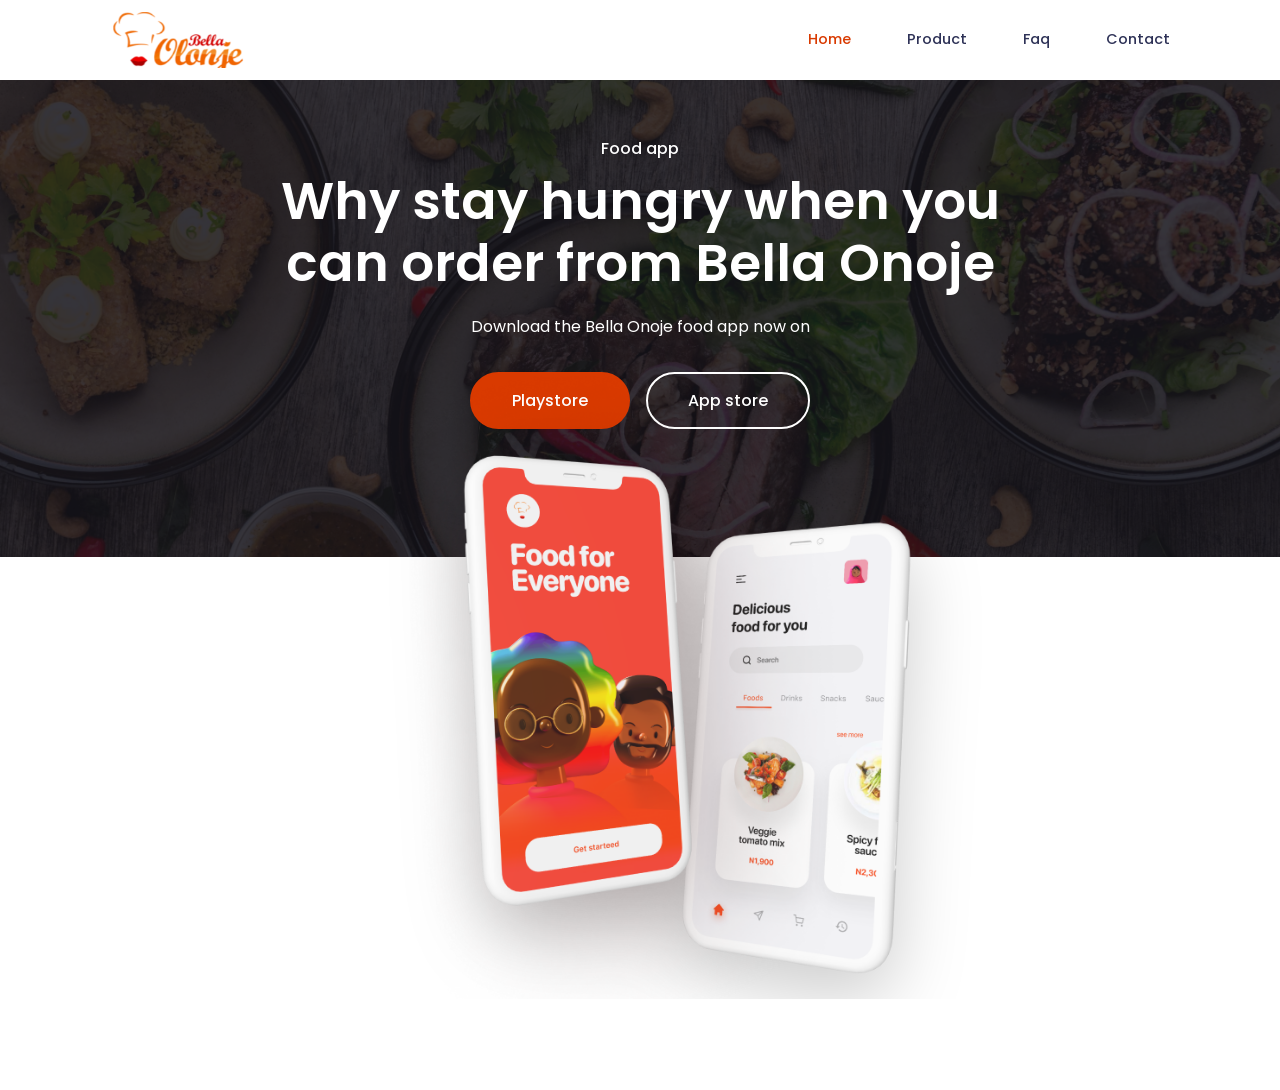
==== index.html @ 97984ec9 "intialize project and crete navbar + hero" ====
<!DOCTYPE html>
<!-- This tells screen readers which language to use -->
<html lang="en">
<head>
  <meta charset="UTF-8">
  <!-- This helps the page fit on phones and computers -->
  <meta name="viewport" content="width=device-width, initial-scale=1">
  <title>Bella Onoje | Order food from our app</title>
  <meta name="description" content="Download the Bella Onoje food app: explore your favourite meals, check out and get them delivered.">

  <!-- These lines load the Poppins font from Google -->
  <link rel="preconnect" href="https://fonts.googleapis.com">
  <link rel="preconnect" href="https://fonts.gstatic.com" crossorigin>
  <link href="https://fonts.googleapis.com/css2?family=Poppins:wght@400;500;600&display=swap" rel="stylesheet">

  <link rel="stylesheet" href="css/main.css">
</head>
<body>
  <!-- This link lets keyboard users skip to the main content -->
  <a class="skip-link" href="#main">Skip to main content</a>

  <!-- This is the top area with the logo and page links -->
  <header class="site-header">
    <div class="container site-header__inner">
      <a class="logo" href="index.html">
        <img src="images/mylogo.png" alt="Bella Onoje home">
      </a>

      <!-- This checkbox opens and closes the menu on small screens -->
      <input class="menu-checkbox visually-hidden" type="checkbox" id="menu-toggle"
             aria-label="Menu" aria-controls="main-nav">
      <label class="menu-button" for="menu-toggle">
        <span class="menu-button__bar"></span>
        <span class="menu-button__bar"></span>
        <span class="menu-button__bar"></span>
      </label>

      <!-- The menu comes after the checkbox so the styles can show it -->
      <nav class="main-nav" id="main-nav" aria-label="Main">
        <ul>
          <li><a href="index.html" aria-current="page">Home</a></li>
          <li><a href="product.html">Product</a></li>
          <li><a href="contact.html#faq">Faq</a></li>
          <li><a href="contact.html">Contact</a></li>
        </ul>
      </nav>
    </div>
  </header>

  <!-- This is the main part of the page -->
  <main id="main">
    <section class="hero" aria-labelledby="hero-title">
      <!-- This photo fills the top part of the page -->
      <div class="hero__banner">
        <img class="hero__photo" src="images/hero1.png" alt="">

        <div class="container hero__content">
          <p class="hero__eyebrow">Food app</p>
          <h1 id="hero-title">Why stay hungry when you can order from Bella Onoje</h1>
          <p class="hero__text">Download the Bella Onoje food app now on</p>

          <div class="hero__buttons">
            <a class="btn btn--primary" href="#">Playstore</a>
            <a class="btn btn--outline-light" href="#">App store</a>
          </div>
        </div>
      </div>

      <!-- This picture shows the food app on two phones -->
      <div class="container hero__phones">
        <img src="images/app.png"
             alt="Two phones showing the food app welcome screen and food menu">
      </div>
    </section>
  </main>
</body>
</html>
---- css/main.css ----
/* These colors and fonts are used in many places on the page */
:root {
  /* This orange is easy to read on a white background */
  --color-primary: #d93a00;
  --color-primary-dark: #b53000;
  --color-navy: #2e3257;
  --color-text: #2e3257;
  --color-text-muted: #5f6275;
  --color-white: #ffffff;
  --font-main: "Poppins", Arial, sans-serif;
}

/* This makes padding count as part of an element width */
*,
*::before,
*::after {
  box-sizing: border-box;
}

body {
  margin: 0;
  font-family: var(--font-main);
  line-height: 1.6;
  color: var(--color-text);
}

/* This keeps pictures inside their parent element */
img {
  max-width: 100%;
  height: auto;
}

/* This link appears when a keyboard user selects it */
.skip-link {
  position: absolute;
  top: -100px;
  left: 16px;
  z-index: 10;
  padding: 0.75rem 1.25rem;
  background: var(--color-navy);
  color: var(--color-white);
}

.skip-link:focus {
  top: 16px;
}

/* This outline shows keyboard users which item is selected */
:focus-visible {
  outline: 3px solid var(--color-navy);
  outline-offset: 3px;
}

/* This hides an item but keeps it available to keyboards and screen readers */
.visually-hidden {
  position: absolute;
  width: 1px;
  height: 1px;
  margin: -1px;
  padding: 0;
  overflow: hidden;
  clip: rect(0, 0, 0, 0);
  white-space: nowrap;
  border: 0;
}

/* This keeps content in the middle and away from the screen edges */
.container {
  width: 100%;
  max-width: 1100px;
  margin-inline: auto;
  padding-inline: 1.25rem;
}

/* This holds the logo and menu in one row */
.site-header__inner {
  position: relative;
  display: flex;
  flex-wrap: wrap;
  align-items: center;
  justify-content: space-between;
  padding-block: 0.75rem;
}

.logo img {
  display: block;
  width: auto;
  height: 3.5rem;
}

/* This makes the three lines for the small screen menu */
.menu-button {
  display: flex;
  flex-direction: column;
  gap: 5px;
  padding: 0.75rem 0.5rem;
  cursor: pointer;
}

.menu-button__bar {
  display: block;
  width: 24px;
  height: 2px;
  background: var(--color-navy);
}

/* This shows the menu button when it has keyboard focus */
.menu-checkbox:focus-visible + .menu-button {
  outline: 3px solid var(--color-navy);
  outline-offset: 3px;
}

/* This menu is hidden until a visitor opens it */
.main-nav {
  display: none;
  flex-basis: 100%;
}

.menu-checkbox:checked ~ .main-nav {
  display: block;
}

.main-nav ul {
  display: flex;
  flex-direction: column;
  margin: 0;
  padding: 0;
  list-style: none;
}

.main-nav a {
  display: block;
  padding: 0.75rem 0;
  font-size: 0.9rem;
  font-weight: 500;
  color: var(--color-navy);
  text-decoration: none;
  border-top: 1px solid #e6e6ee;
}

.main-nav a:hover,
.main-nav a[aria-current="page"] {
  color: var(--color-primary);
}

/* This makes the buttons easy to tap and gives them rounded edges */
.btn {
  display: inline-block;
  padding: 0.85rem 2.5rem;
  font: inherit;
  font-weight: 500;
  text-align: center;
  text-decoration: none;
  border: 2px solid transparent;
  border-radius: 999px;
  transition: background-color 0.25s ease, color 0.25s ease,
    border-color 0.25s ease, transform 0.25s ease;
}

.btn:hover {
  transform: translateY(-3px);
}

.btn--primary {
  color: var(--color-white);
  background: var(--color-primary);
  border-color: var(--color-primary);
}

.btn--primary:hover {
  background: var(--color-primary-dark);
  border-color: var(--color-primary-dark);
}

.btn--outline-light {
  color: var(--color-white);
  background: transparent;
  border-color: var(--color-white);
}

.btn--outline-light:hover {
  color: var(--color-navy);
  background: var(--color-white);
}

/* This makes the photo fill the banner behind the text */
.hero__banner {
  position: relative;
  padding: 3.5rem 0 8rem;
  color: var(--color-white);
  text-align: center;
}

.hero__photo {
  position: absolute;
  inset: 0;
  z-index: 0;
  width: 100%;
  height: 100%;
  object-fit: cover;
}

/* This dark layer helps the white words stand out on the photo */
.hero__banner::after {
  content: "";
  position: absolute;
  inset: 0;
  z-index: 1;
  background: rgba(20, 20, 30, 0.6);
}

.hero__content {
  position: relative;
  z-index: 2;
  animation: fade-up 0.9s ease-out both;
}

.hero__eyebrow {
  margin: 0 0 0.5rem;
  font-weight: 500;
}

.hero__content h1 {
  max-width: 780px;
  margin: 0 auto 1.25rem;
  font-size: clamp(1.75rem, 5vw, 3.25rem);
  font-weight: 600;
  line-height: 1.2;
}

.hero__text {
  margin: 0 0 2rem;
}

/* This stacks the buttons on small screens */
.hero__buttons {
  display: flex;
  flex-direction: column;
  gap: 1rem;
  max-width: 320px;
  margin-inline: auto;
}

.hero__phones {
  position: relative;
  z-index: 3;
  margin-top: -10rem;
  text-align: center;
}

.hero__phones img {
  display: inline-block;
  width: 100%;
  max-width: 560px;
  filter: drop-shadow(0 25px 35px rgba(0, 0, 0, 0.2));
  animation: float 5s ease-in-out infinite;
}

/* This lets the text move into place when the page loads */
@keyframes fade-up {
  from {
    opacity: 0;
    transform: translateY(30px);
  }
  to {
    opacity: 1;
    transform: translateY(0);
  }
}

/* This makes the phone picture gently move up and down */
@keyframes float {
  0%, 100% {
    transform: translateY(0);
  }
  50% {
    transform: translateY(-14px);
  }
}

@media (min-width: 600px) {
  .hero__buttons {
    flex-direction: row;
    justify-content: center;
    max-width: none;
  }
}

/* This puts the links in one row on wide screens */
@media (min-width: 768px) {
  .menu-checkbox,
  .menu-button {
    display: none;
  }

  .hero__phones {
    margin-top: -15rem;
  }

  .main-nav {
    display: block;
    flex-basis: auto;
  }

  .main-nav ul {
    flex-direction: row;
    gap: 3.5rem;
  }

  .main-nav a {
    padding: 0.5rem 0;
    border-top: 0;
  }
}

/* This turns off movement for people who prefer less animation */
@media (prefers-reduced-motion: reduce) {
  *,
  *::before,
  *::after {
    animation: none !important;
    transition: none !important;
  }
}
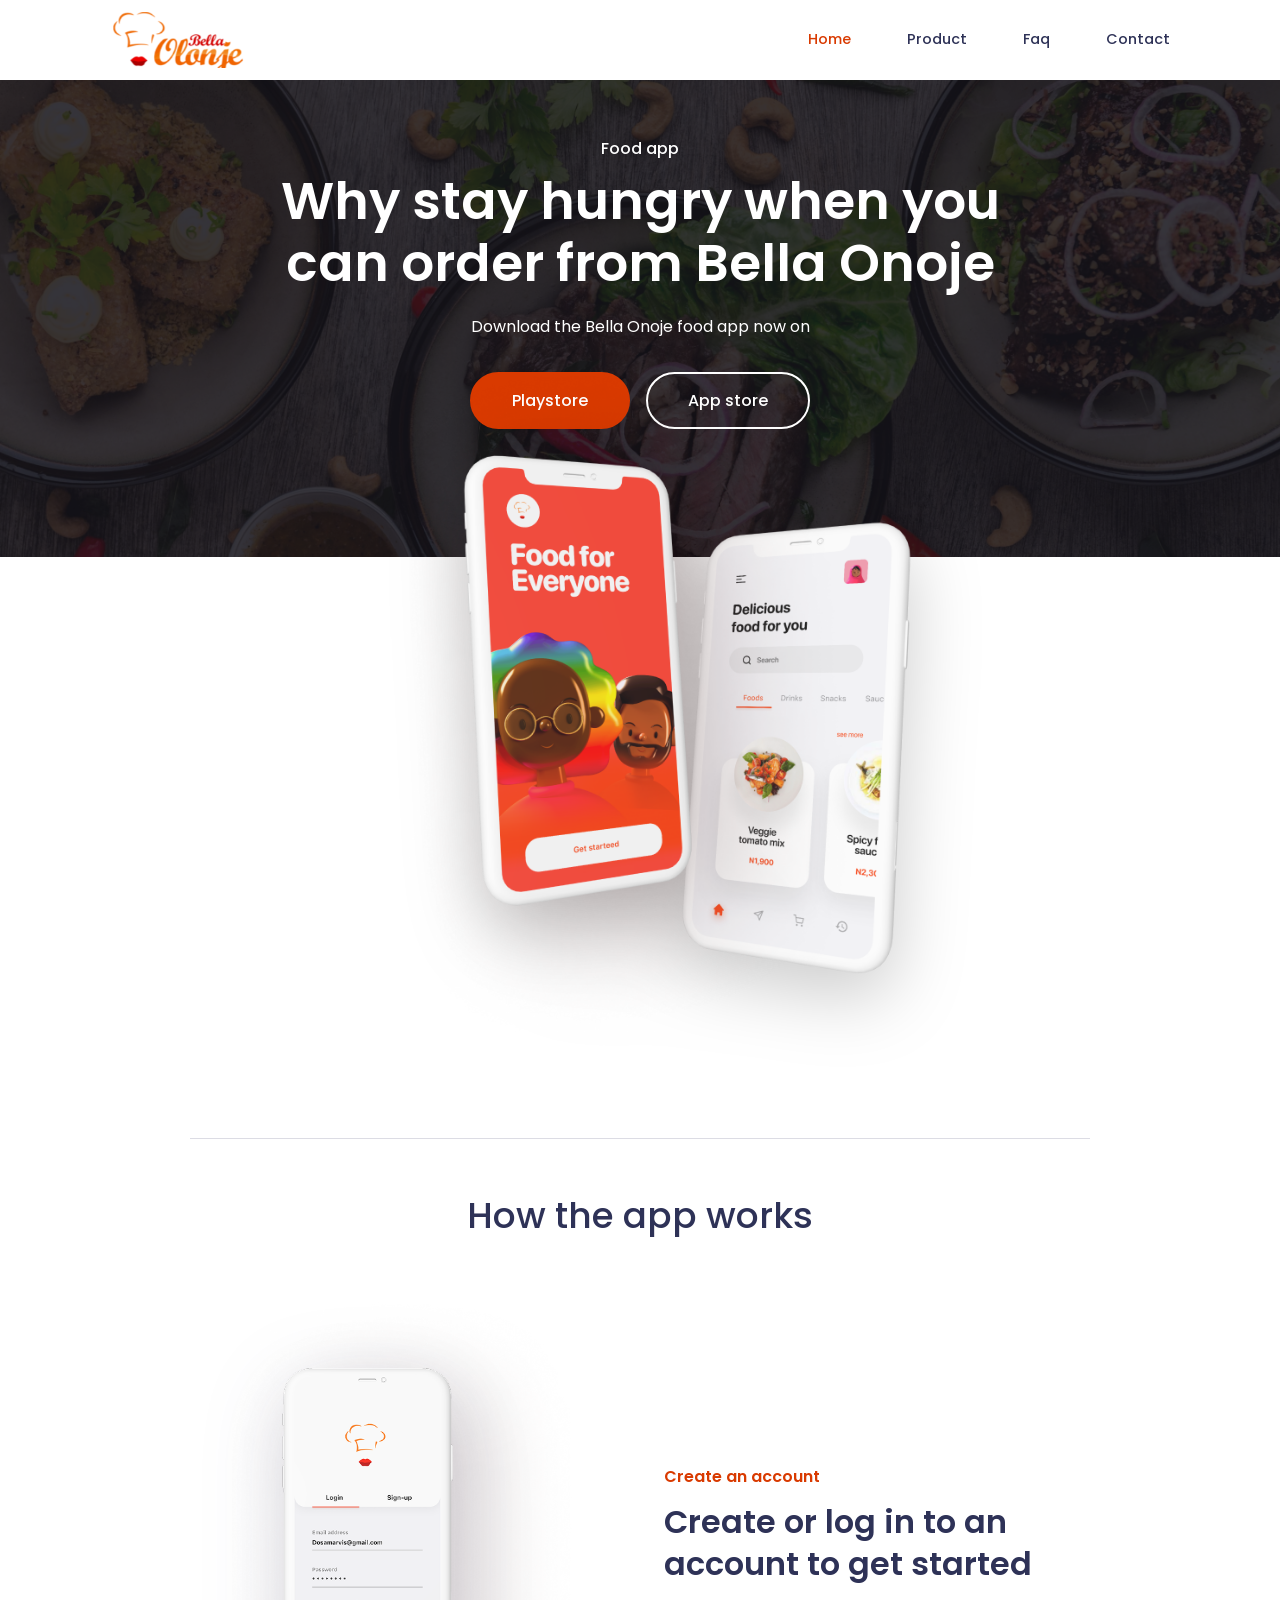
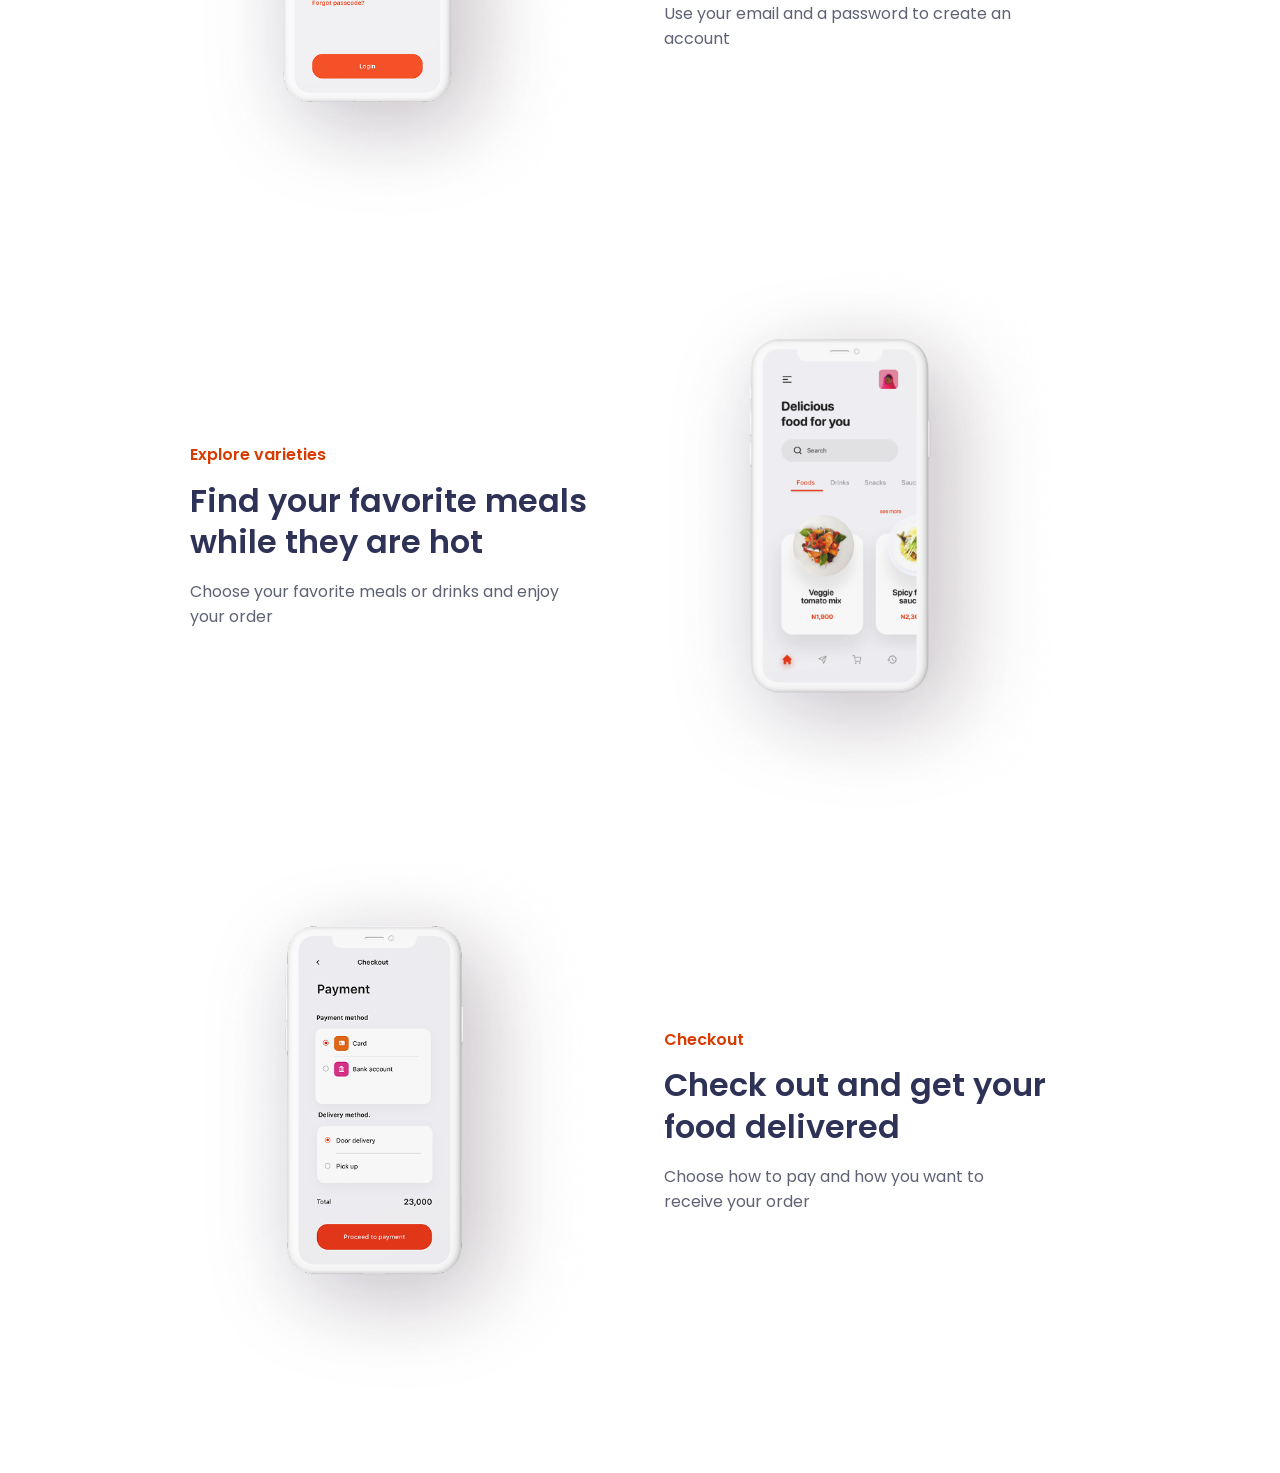
==== commit 146a534b: "add  main steps for using the app section" ====
--- a/index.html
+++ b/index.html
@@ -72,6 +72,54 @@
              alt="Two phones showing the food app welcome screen and food menu">
       </div>
     </section>
+
+    <!-- This section explains the main steps for using the app -->
+    <section class="how" aria-labelledby="how-title">
+      <div class="container">
+        <div class="how__inner">
+          <h2 class="how__title" id="how-title">How the app works</h2>
+
+          <!-- These steps are listed in the order they happen -->
+          <ol class="steps">
+            <li class="step">
+              <div class="step__text">
+                <p class="step__label">Create an account</p>
+                <h3>Create or log in to an account to get started</h3>
+                <p>Use your email and a password to create an account</p>
+              </div>
+              <div class="step__image">
+                <img src="images/screen1.png" loading="lazy"
+                     alt="Phone showing the app login screen with email and password fields">
+              </div>
+            </li>
+
+            <li class="step">
+              <div class="step__text">
+                <p class="step__label">Explore varieties</p>
+                <h3>Find your favorite meals while they are hot</h3>
+                <p>Choose your favorite meals or drinks and enjoy your order</p>
+              </div>
+              <div class="step__image">
+                <img src="images/screen2.png" loading="lazy"
+                     alt="Phone showing the food menu with a search bar and meal choices">
+              </div>
+            </li>
+
+            <li class="step">
+              <div class="step__text">
+                <p class="step__label">Checkout</p>
+                <h3>Check out and get your food delivered</h3>
+                <p>Choose how to pay and how you want to receive your order</p>
+              </div>
+              <div class="step__image">
+                <img src="images/screen3.png" loading="lazy"
+                     alt="Phone showing payment and delivery choices at checkout">
+              </div>
+            </li>
+          </ol>
+        </div>
+      </div>
+    </section>
   </main>
 </body>
 </html>
--- a/css/main.css
+++ b/css/main.css
@@ -256,6 +256,75 @@
   animation: float 5s ease-in-out infinite;
 }
 
+/* This section shows visitors how to use the app */
+.how {
+  padding-block: 3rem 4rem;
+}
+
+.how__inner {
+  max-width: 900px;
+  margin-inline: auto;
+  padding-top: 3rem;
+  border-top: 1px solid #dcdce4;
+}
+
+.how__title {
+  margin: 0 0 2rem;
+  font-size: clamp(1.5rem, 4vw, 2.25rem);
+  font-weight: 500;
+  text-align: center;
+}
+
+/* This removes the list numbers because the pictures show the order */
+.steps {
+  margin: 0;
+  padding: 0;
+  list-style: none;
+}
+
+/* On small screens the text appears above each phone picture */
+.step {
+  display: grid;
+  gap: 2rem;
+  align-items: center;
+ 
+  text-align: center;
+}
+
+.step__label {
+  margin: 0 0 0.75rem;
+  font-weight: 600;
+  color: var(--color-primary);
+}
+
+.step__text h3 {
+  margin: 0 0 1rem;
+  font-size: clamp(1.5rem, 3.5vw, 2rem);
+  font-weight: 600;
+  line-height: 1.3;
+}
+
+.step__text p:last-child {
+  max-width: 380px;
+  margin: 0 auto;
+  color: var(--color-text-muted);
+}
+
+.step__image {
+  text-align: center;
+}
+
+.step__image img {
+  display: inline-block;
+  width: min(450px, 95%);
+  filter: drop-shadow(0 20px 40px rgba(46, 50, 87, 0.15));
+  transition: transform 0.4s ease;
+}
+
+.step:hover .step__image img {
+  transform: translateY(-8px);
+}
+
 /* This lets the text move into place when the page loads */
 @keyframes fade-up {
   from {
@@ -291,6 +360,21 @@
   .menu-checkbox,
   .menu-button {
     display: none;
+  }
+
+  /* Wide screens show the text and phone next to each other */
+  .step {
+    grid-template-columns: 1fr 1fr;
+    gap: 3rem;
+    text-align: left;
+  }
+
+  .step:nth-child(odd) .step__image {
+    order: -1;
+  }
+
+  .step__text p:last-child {
+    margin: 0;
   }
 
   .hero__phones {
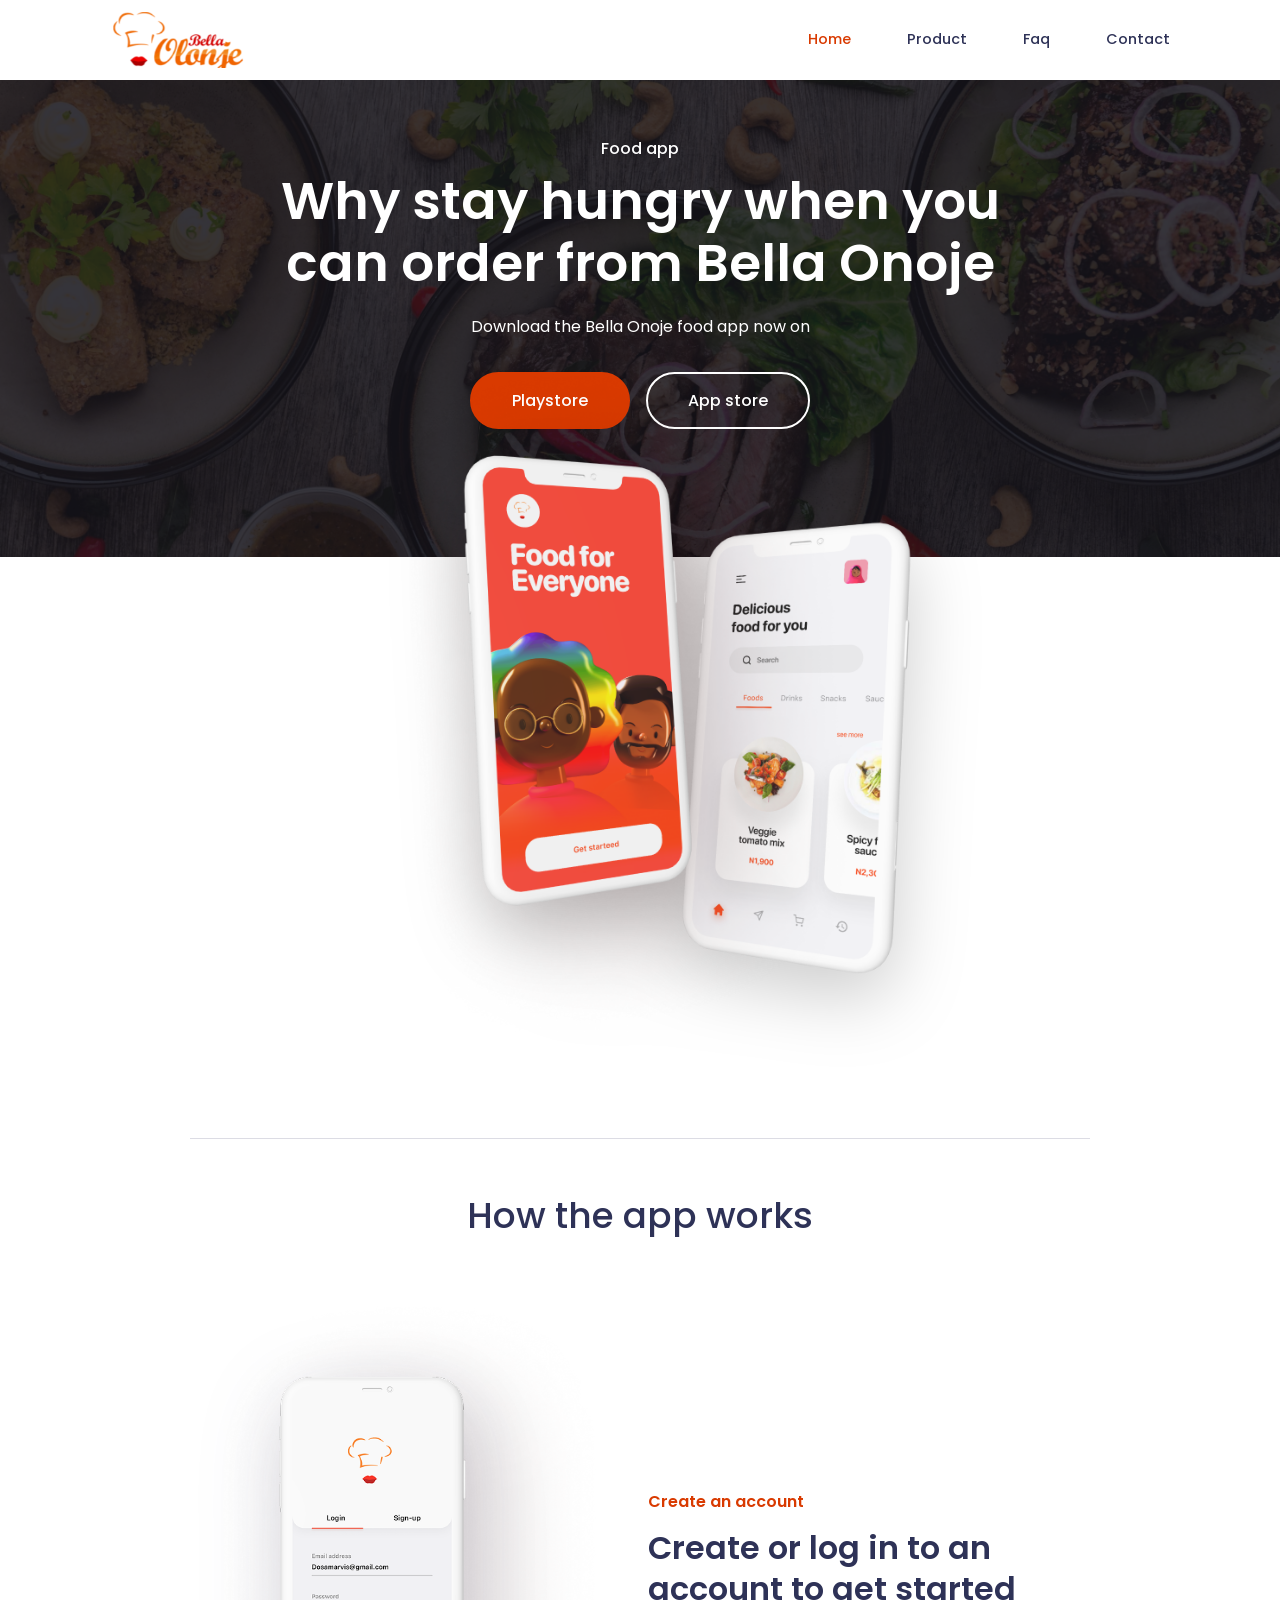
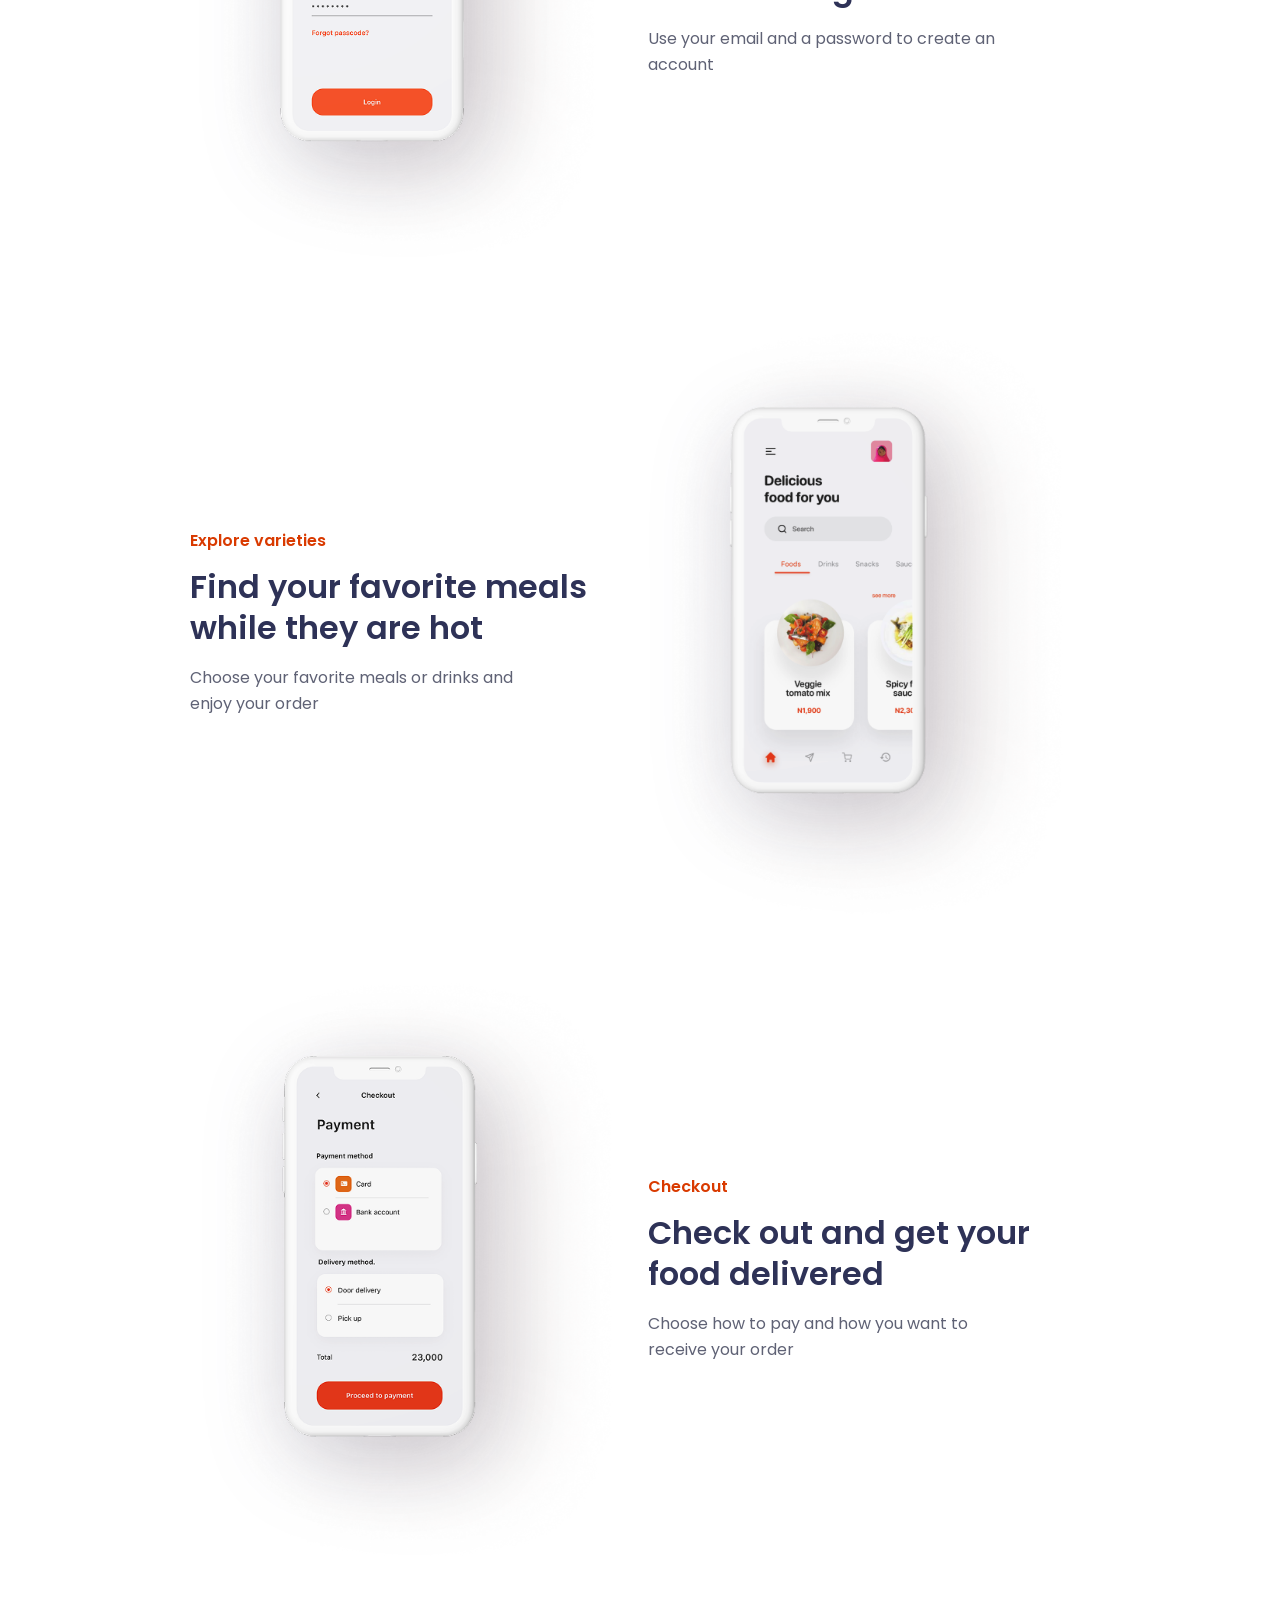
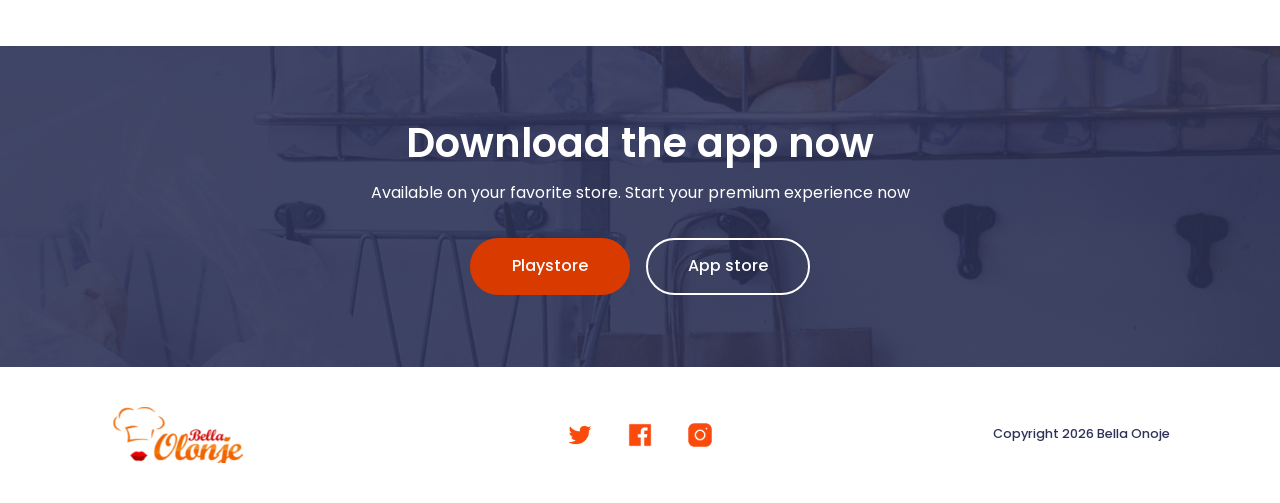
==== commit 322bc7e4: "complet home page sections" ====
--- a/index.html
+++ b/index.html
@@ -120,6 +120,52 @@
         </div>
       </div>
     </section>
+
+    <!-- This band invites visitors to download the app -->
+    <section class="cta" aria-labelledby="cta-title">
+      <img class="cta__photo" src="images/hero2.png" alt="" loading="lazy">
+
+      <div class="container cta__content">
+        <h2 id="cta-title">Download the app now</h2>
+        <p>Available on your favorite store. Start your premium experience now</p>
+
+        <div class="cta__buttons">
+          <a class="btn btn--primary" href="#">Playstore</a>
+          <a class="btn btn--outline-light" href="#">App store</a>
+        </div>
+      </div>
+    </section>
   </main>
+
+  <!-- This footer has the logo social links and copyright -->
+  <footer class="site-footer">
+    <div class="container site-footer__inner">
+      <a class="logo" href="index.html">
+        <img src="images/mylogo.png" alt="Bella Onoje home">
+      </a>
+
+      <nav aria-label="Social media">
+        <ul class="social">
+          <li>
+            <a href="#" aria-label="Bella Onoje on Twitter">
+              <img src="images/twitter.png" alt="">
+            </a>
+          </li>
+          <li>
+            <a href="#" aria-label="Bella Onoje on Facebook">
+              <img src="images/fb.png" alt="">
+            </a>
+          </li>
+          <li>
+            <a href="#" aria-label="Bella Onoje on Instagram">
+              <img src="images/instagram.png" alt="">
+            </a>
+          </li>
+        </ul>
+      </nav>
+
+      <p class="copyright">Copyright 2026 Bella Onoje</p>
+    </div>
+  </footer>
 </body>
 </html>
--- a/css/main.css
+++ b/css/main.css
@@ -277,6 +277,8 @@
 
 /* This removes the list numbers because the pictures show the order */
 .steps {
+  display: grid;
+  gap: 0.5rem;
   margin: 0;
   padding: 0;
   list-style: none;
@@ -285,9 +287,8 @@
 /* On small screens the text appears above each phone picture */
 .step {
   display: grid;
-  gap: 2rem;
+  gap: 1rem;
   align-items: center;
- 
   text-align: center;
 }
 
@@ -305,7 +306,7 @@
 }
 
 .step__text p:last-child {
-  max-width: 380px;
+  max-width: 350px;
   margin: 0 auto;
   color: var(--color-text-muted);
 }
@@ -316,13 +317,111 @@
 
 .step__image img {
   display: inline-block;
-  width: min(450px, 95%);
+ 
   filter: drop-shadow(0 20px 40px rgba(46, 50, 87, 0.15));
   transition: transform 0.4s ease;
 }
 
 .step:hover .step__image img {
   transform: translateY(-8px);
+}
+
+/* This band shows visitors where to get the app */
+.cta {
+  position: relative;
+  padding-block: 4.5rem;
+  color: var(--color-white);
+  text-align: center;
+  background: var(--color-navy);
+}
+
+.cta__photo {
+  position: absolute;
+  inset: 0;
+  z-index: 0;
+  width: 100%;
+  height: 100%;
+  object-fit: cover;
+}
+
+/* This dark layer keeps the white words easy to read */
+.cta::after {
+  content: "";
+  position: absolute;
+  inset: 0;
+  z-index: 1;
+  background: rgba(46, 50, 87, 0.8);
+}
+
+.cta__content {
+  position: relative;
+  z-index: 2;
+}
+
+.cta h2 {
+  margin: 0 0 0.75rem;
+  font-size: clamp(1.75rem, 5vw, 2.5rem);
+  font-weight: 600;
+  line-height: 1.25;
+}
+
+.cta p {
+  max-width: 560px;
+  margin: 0 auto 2rem;
+}
+
+.cta__buttons {
+  display: flex;
+  flex-direction: column;
+  gap: 1rem;
+  max-width: 320px;
+  margin-inline: auto;
+}
+
+.cta :focus-visible {
+  outline-color: var(--color-white);
+}
+
+/* This keeps the footer items together on small screens */
+.site-footer {
+  padding-block: 2.5rem;
+}
+
+.site-footer__inner {
+  display: grid;
+  gap: 1.5rem;
+  justify-items: center;
+  text-align: center;
+}
+
+.social {
+  display: flex;
+  gap: 1.5rem;
+  margin: 0;
+  padding: 0;
+  list-style: none;
+}
+
+.social a {
+  display: block;
+  padding: 0.25rem;
+  transition: transform 0.2s ease;
+}
+
+.social a:hover {
+  transform: translateY(-3px);
+}
+
+.social img {
+  display: block;
+  width: 28px;
+  height: 28px;
+}
+
+.copyright {
+  margin: 0;
+  font-size: 0.8rem;
+  font-weight: 500;
 }
 
 /* This lets the text move into place when the page loads */
@@ -353,6 +452,12 @@
     justify-content: center;
     max-width: none;
   }
+
+  .cta__buttons {
+    flex-direction: row;
+    justify-content: center;
+    max-width: none;
+  }
 }
 
 /* This puts the links in one row on wide screens */
@@ -365,7 +470,7 @@
   /* Wide screens show the text and phone next to each other */
   .step {
     grid-template-columns: 1fr 1fr;
-    gap: 3rem;
+ 
     text-align: left;
   }
 
@@ -375,6 +480,20 @@
 
   .step__text p:last-child {
     margin: 0;
+  }
+
+  .site-footer__inner {
+    grid-template-columns: 1fr auto 1fr;
+    justify-items: stretch;
+    align-items: center;
+  }
+
+  .site-footer .logo {
+    justify-self: start;
+  }
+
+  .site-footer .copyright {
+    text-align: right;
   }
 
   .hero__phones {
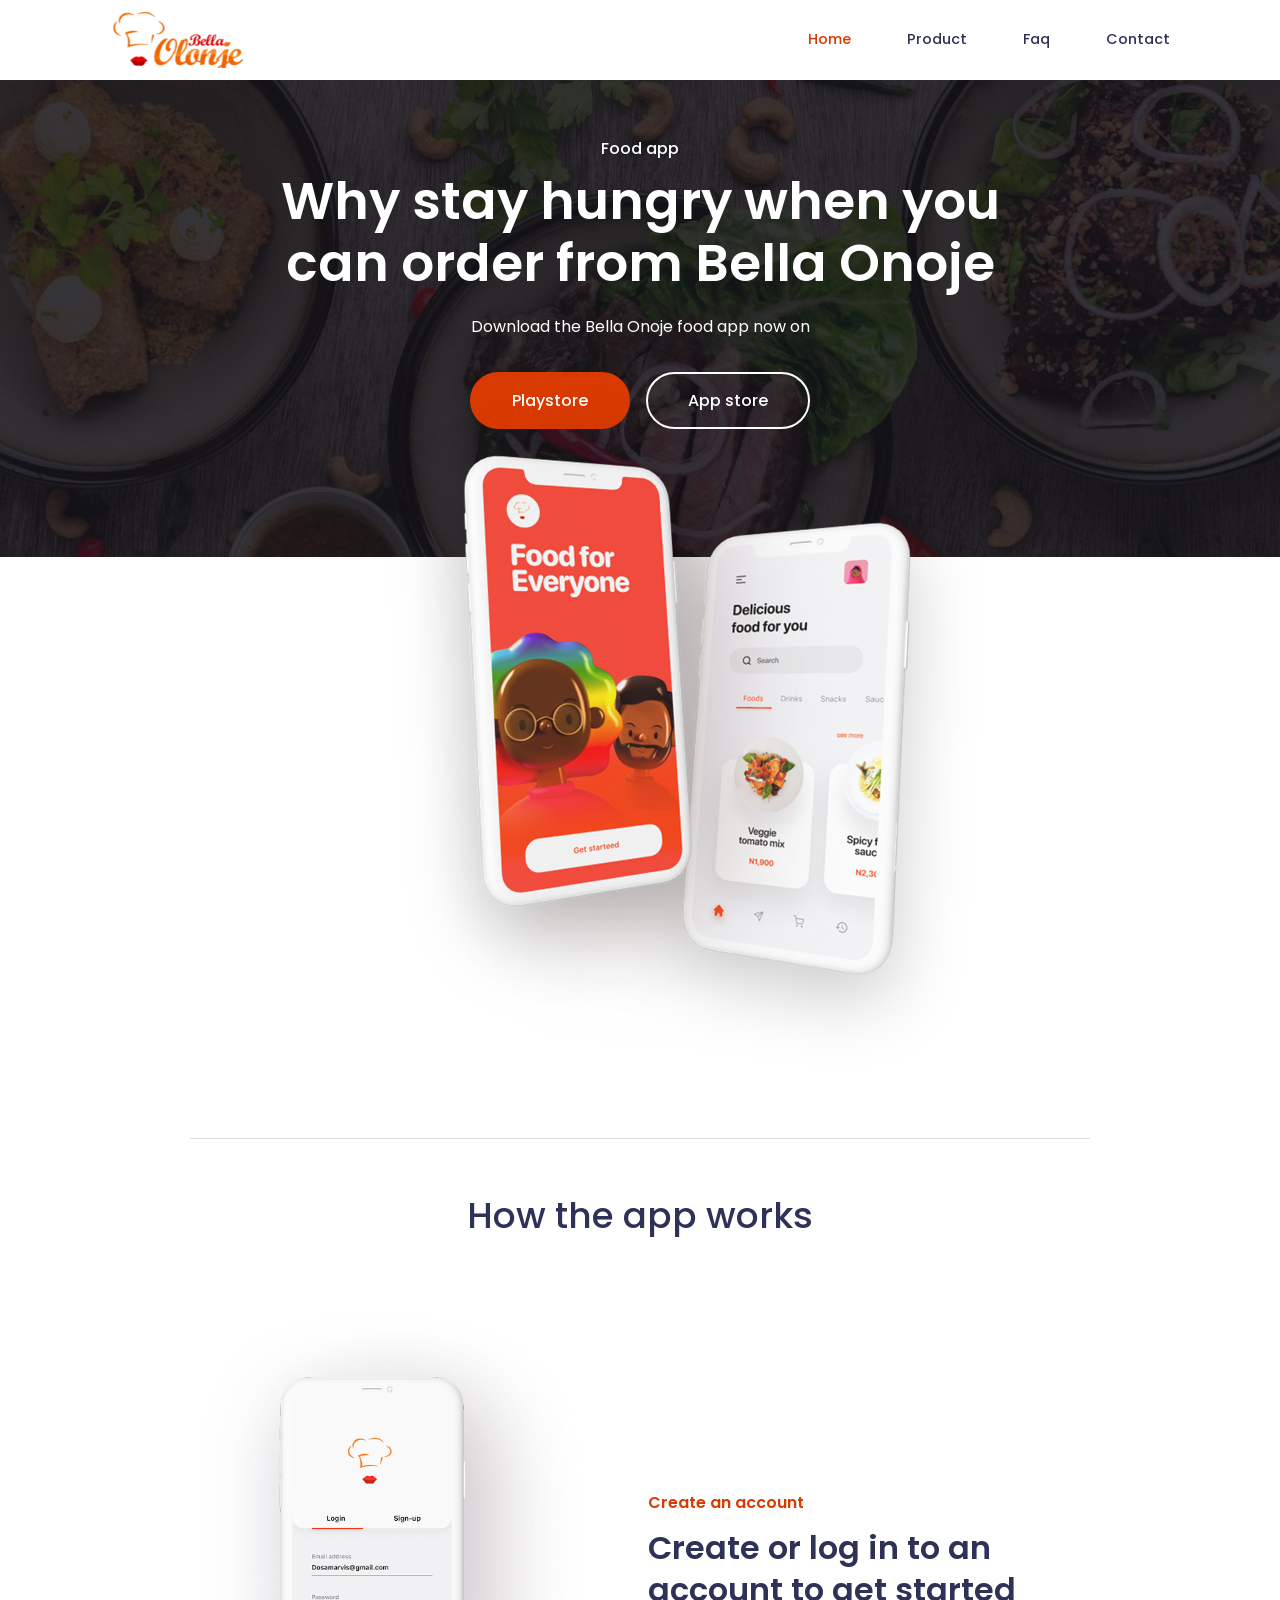
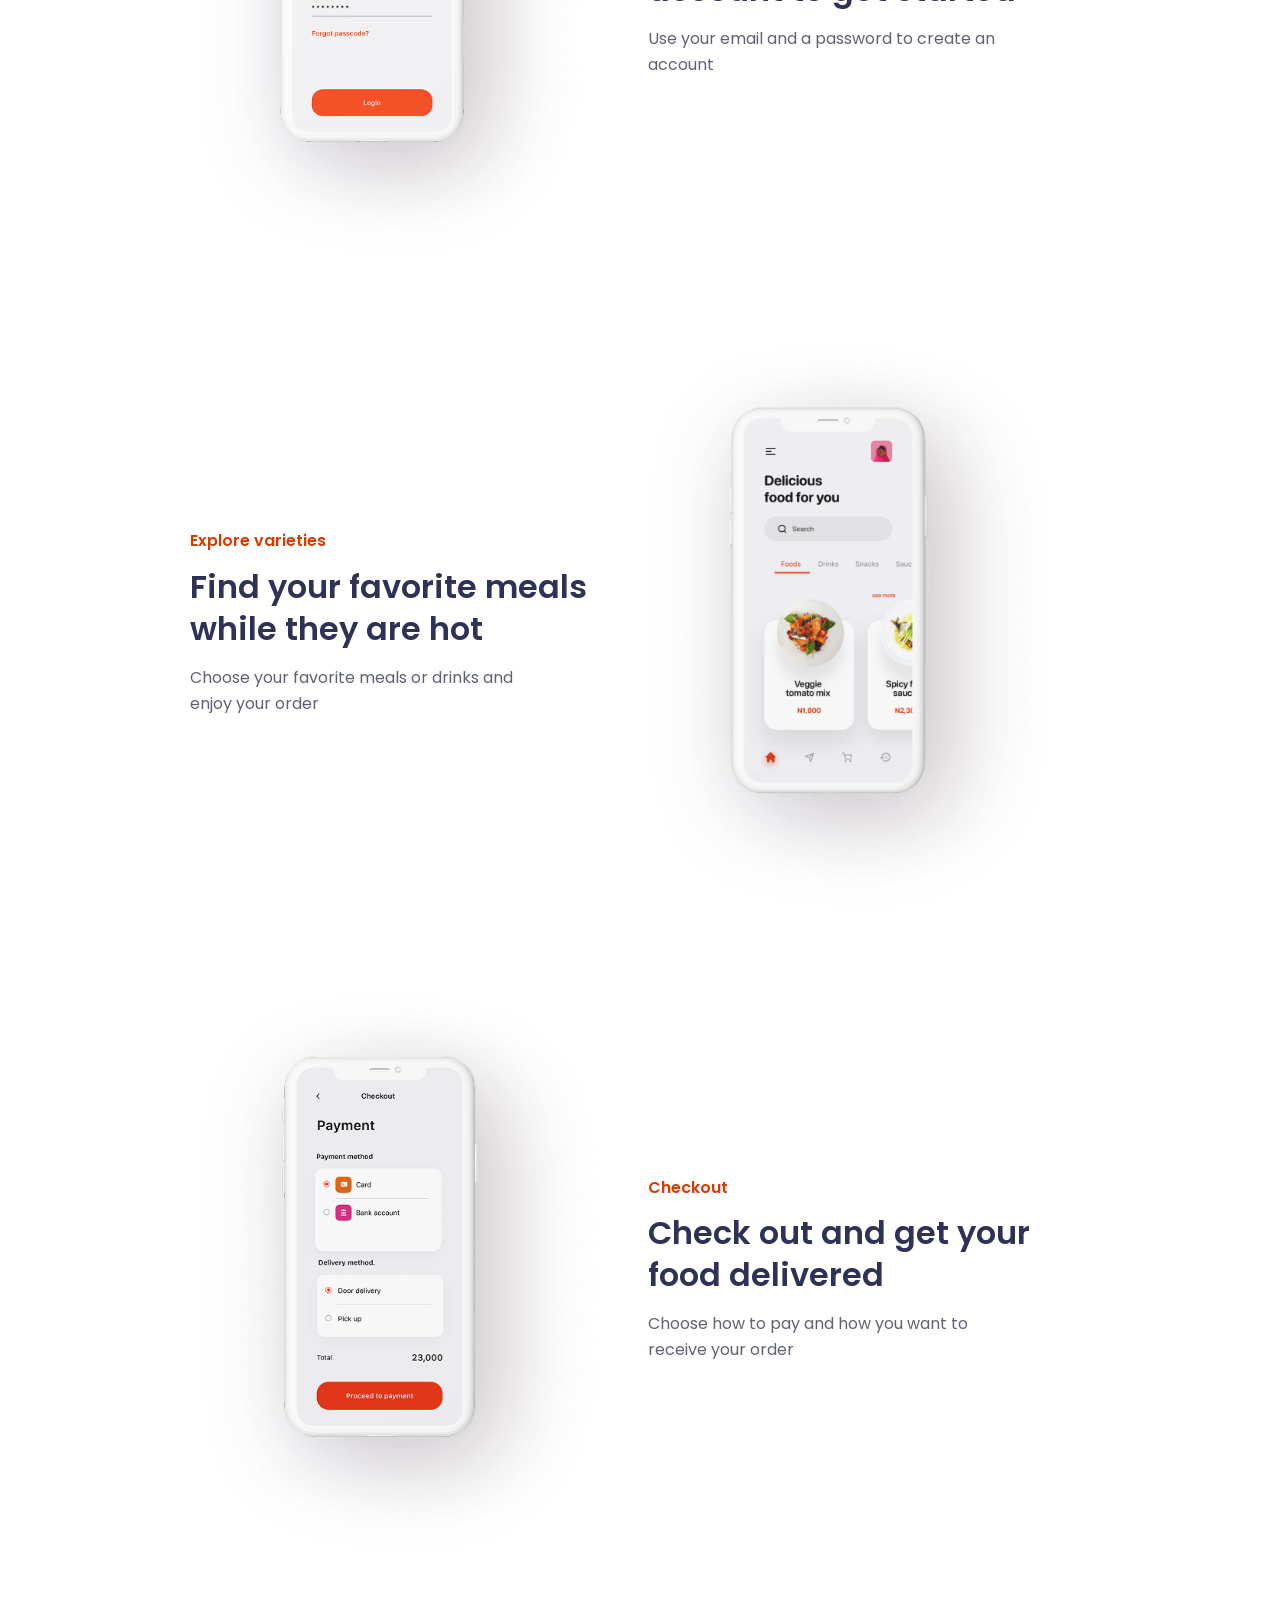
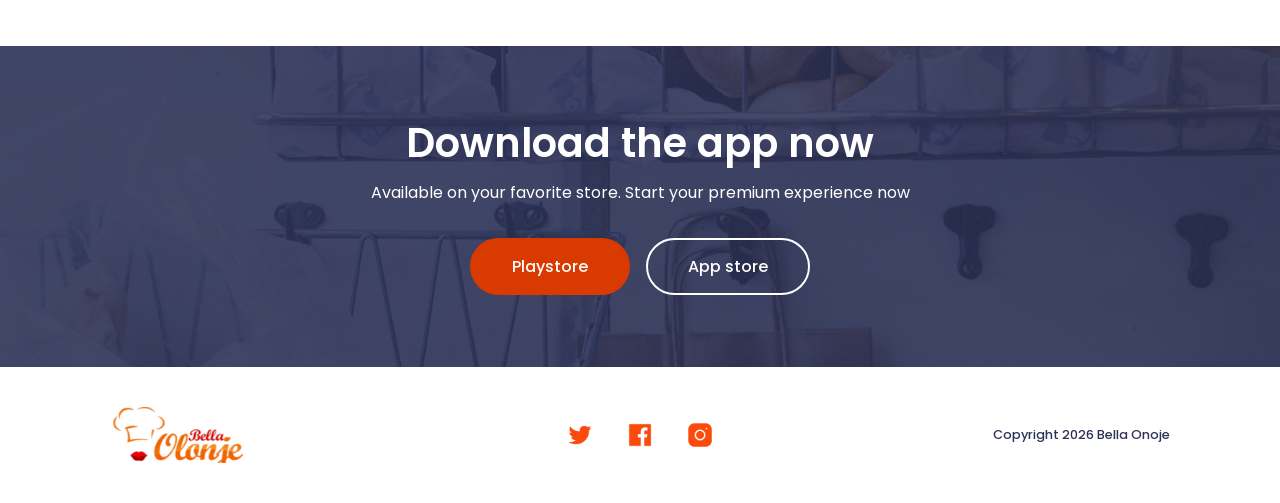
==== commit 1e8f6152: "Add responsive image variants with srcset" ====
--- a/index.html
+++ b/index.html
@@ -23,7 +23,9 @@
   <header class="site-header">
     <div class="container site-header__inner">
       <a class="logo" href="index.html">
-        <img src="images/mylogo.png" alt="Bella Onoje home">
+        <img src="images/responsive/mylogo-206.png"
+             srcset="images/responsive/mylogo-103.png 103w, images/responsive/mylogo-206.png 206w"
+             sizes="150px" alt="Bella Onoje home">
       </a>
 
       <!-- This checkbox opens and closes the menu on small screens -->
@@ -52,7 +54,9 @@
     <section class="hero" aria-labelledby="hero-title">
       <!-- This photo fills the top part of the page -->
       <div class="hero__banner">
-        <img class="hero__photo" src="images/hero1.png" alt="">
+        <img class="hero__photo" src="images/responsive/hero1-960.jpg"
+             srcset="images/responsive/hero1-480.jpg 480w, images/responsive/hero1-960.jpg 960w, images/responsive/hero1-1440.jpg 1440w"
+             sizes="100vw" alt="">
 
         <div class="container hero__content">
           <p class="hero__eyebrow">Food app</p>
@@ -68,7 +72,9 @@
 
       <!-- This picture shows the food app on two phones -->
       <div class="container hero__phones">
-        <img src="images/app.png"
+        <img src="images/responsive/app-560.png"
+             srcset="images/responsive/app-320.png 320w, images/responsive/app-560.png 560w"
+             sizes="(max-width: 600px) 90vw, 560px"
              alt="Two phones showing the food app welcome screen and food menu">
       </div>
     </section>
@@ -88,7 +94,9 @@
                 <p>Use your email and a password to create an account</p>
               </div>
               <div class="step__image">
-                <img src="images/screen1.png" loading="lazy"
+                <img src="images/responsive/screen1-602.png"
+                     srcset="images/responsive/screen1-320.png 320w, images/responsive/screen1-602.png 602w"
+                     sizes="(max-width: 767px) 90vw, 40vw" loading="lazy"
                      alt="Phone showing the app login screen with email and password fields">
               </div>
             </li>
@@ -100,7 +108,9 @@
                 <p>Choose your favorite meals or drinks and enjoy your order</p>
               </div>
               <div class="step__image">
-                <img src="images/screen2.png" loading="lazy"
+                <img src="images/responsive/screen2-569.png"
+                     srcset="images/responsive/screen2-320.png 320w, images/responsive/screen2-569.png 569w"
+                     sizes="(max-width: 767px) 90vw, 40vw" loading="lazy"
                      alt="Phone showing the food menu with a search bar and meal choices">
               </div>
             </li>
@@ -112,7 +122,9 @@
                 <p>Choose how to pay and how you want to receive your order</p>
               </div>
               <div class="step__image">
-                <img src="images/screen3.png" loading="lazy"
+                <img src="images/responsive/screen3-578.png"
+                     srcset="images/responsive/screen3-320.png 320w, images/responsive/screen3-578.png 578w"
+                     sizes="(max-width: 767px) 90vw, 40vw" loading="lazy"
                      alt="Phone showing payment and delivery choices at checkout">
               </div>
             </li>
@@ -123,7 +135,9 @@
 
     <!-- This band invites visitors to download the app -->
     <section class="cta" aria-labelledby="cta-title">
-      <img class="cta__photo" src="images/hero2.png" alt="" loading="lazy">
+      <img class="cta__photo" src="images/responsive/hero2-960.jpg"
+           srcset="images/responsive/hero2-480.jpg 480w, images/responsive/hero2-960.jpg 960w, images/responsive/hero2-1440.jpg 1440w"
+           sizes="100vw" alt="" loading="lazy">
 
       <div class="container cta__content">
         <h2 id="cta-title">Download the app now</h2>
@@ -141,24 +155,32 @@
   <footer class="site-footer">
     <div class="container site-footer__inner">
       <a class="logo" href="index.html">
-        <img src="images/mylogo.png" alt="Bella Onoje home">
+        <img src="images/responsive/mylogo-206.png"
+             srcset="images/responsive/mylogo-103.png 103w, images/responsive/mylogo-206.png 206w"
+             sizes="150px" alt="Bella Onoje home">
       </a>
 
       <nav aria-label="Social media">
         <ul class="social">
           <li>
             <a href="#" aria-label="Bella Onoje on Twitter">
-              <img src="images/twitter.png" alt="">
+              <img src="images/responsive/twitter-41.png"
+                   srcset="images/responsive/twitter-20.png 20w, images/responsive/twitter-41.png 41w"
+                   sizes="28px" alt="">
             </a>
           </li>
           <li>
             <a href="#" aria-label="Bella Onoje on Facebook">
-              <img src="images/fb.png" alt="">
+              <img src="images/responsive/fb-41.png"
+                   srcset="images/responsive/fb-20.png 20w, images/responsive/fb-41.png 41w"
+                   sizes="28px" alt="">
             </a>
           </li>
           <li>
             <a href="#" aria-label="Bella Onoje on Instagram">
-              <img src="images/instagram.png" alt="">
+              <img src="images/responsive/instagram-39.png"
+                   srcset="images/responsive/instagram-20.png 20w, images/responsive/instagram-39.png 39w"
+                   sizes="28px" alt="">
             </a>
           </li>
         </ul>
--- a/css/main.css
+++ b/css/main.css
@@ -516,6 +516,372 @@
   }
 }
 
+/* This is a shorter banner for the product page */
+.page-banner {
+  position: relative;
+  padding-block: 4rem;
+  color: var(--color-white);
+  text-align: center;
+  background: var(--color-navy);
+}
+
+.page-banner__photo {
+  position: absolute;
+  inset: 0;
+  z-index: 0;
+  width: 100%;
+  height: 100%;
+  object-fit: cover;
+}
+
+/* This dark layer helps the white words stand out */
+.page-banner::after {
+  content: "";
+  position: absolute;
+  inset: 0;
+  z-index: 1;
+  background: rgba(20, 20, 30, 0.65);
+}
+
+.page-banner__content {
+  position: relative;
+  z-index: 2;
+  animation: fade-up 0.9s ease-out both;
+}
+
+.page-banner__eyebrow {
+  margin: 0 0 0.5rem;
+  font-weight: 500;
+}
+
+.page-banner h1 {
+  margin: 0 0 1rem;
+  font-size: clamp(2rem, 6vw, 3.25rem);
+  font-weight: 600;
+  line-height: 1.2;
+}
+
+.page-banner__content p:last-child {
+  max-width: 480px;
+  margin: 0 auto;
+}
+
+/* These links jump to food sections on the page */
+.category-nav {
+  padding-top: 2rem;
+}
+
+.category-nav__list {
+  display: flex;
+  flex-wrap: wrap;
+  justify-content: center;
+  gap: 0.75rem;
+  margin-block: 0;
+  padding: 0;
+  list-style: none;
+}
+
+.category-nav a {
+  display: inline-block;
+  padding: 0.5rem 1.75rem;
+  font-weight: 500;
+  color: var(--color-primary);
+  text-decoration: none;
+  border: 2px solid var(--color-primary);
+  border-radius: 999px;
+  transition: background-color 0.25s ease, color 0.25s ease;
+}
+
+.category-nav a:hover {
+  color: var(--color-white);
+  background: var(--color-primary);
+}
+
+/* This adds space around each food category */
+.menu-section {
+  padding-block: 2.5rem;
+}
+
+.menu-section h2 {
+  margin: 0 0 1.75rem;
+  font-size: clamp(1.5rem, 4vw, 2rem);
+  font-weight: 600;
+}
+
+.menu-section h2::after {
+  content: "";
+  display: block;
+  width: 48px;
+  height: 4px;
+  margin-top: 0.5rem;
+  background: var(--color-primary);
+  border-radius: 999px;
+}
+
+/* This grid fits as many food cards as the screen allows */
+.menu-grid {
+  display: grid;
+  grid-template-columns: repeat(auto-fit, minmax(240px, 1fr));
+  gap: 1.5rem;
+}
+
+.dish {
+  padding: 1.5rem;
+  background: var(--color-white);
+  border: 1px solid #e6e6ee;
+  border-radius: 16px;
+  transition: transform 0.3s ease, box-shadow 0.3s ease;
+}
+
+.dish__image {
+  display: block;
+  width: 100%;
+  aspect-ratio: 4 / 3;
+  margin-bottom: 1rem;
+  object-fit: cover;
+  border-radius: 10px;
+}
+
+.dish:hover {
+  transform: translateY(-6px);
+  box-shadow: 0 18px 40px rgba(46, 50, 87, 0.12);
+}
+
+.dish h3 {
+  margin: 0 0 0.5rem;
+  font-size: 1.1rem;
+  font-weight: 600;
+}
+
+.dish__desc {
+  margin: 0 0 1rem;
+  font-size: 0.9rem;
+  color: var(--color-text-muted);
+}
+
+.dish__price {
+  margin: 0;
+  font-size: 1.1rem;
+  font-weight: 600;
+  color: var(--color-primary);
+}
+
+/* This section holds the contact details and message form */
+.contact {
+  padding-block: 3.5rem 2rem;
+}
+
+.contact__intro {
+  max-width: 620px;
+  margin: 0 auto 2.5rem;
+  text-align: center;
+}
+
+.contact__eyebrow {
+  margin: 0 0 0.5rem;
+  font-size: 0.9rem;
+  font-weight: 600;
+  color: var(--color-primary);
+}
+
+.contact__title {
+  margin: 0 0 0.75rem;
+  font-size: clamp(1.75rem, 4vw, 2.5rem);
+  font-weight: 600;
+  line-height: 1.2;
+}
+
+.contact__intro > p:last-child {
+  margin: 0;
+  color: var(--color-text-muted);
+}
+
+.info-cards {
+  display: grid;
+  grid-template-columns: repeat(auto-fit, minmax(220px, 1fr));
+  gap: 1.25rem;
+  margin: 0 0 2.5rem;
+  font-style: normal;
+}
+
+.info-card {
+  padding: 1.5rem 1rem;
+  text-align: center;
+  background: var(--color-white);
+  border: 1px solid #e6e6ee;
+  border-top: 3px solid var(--color-primary);
+  border-radius: 16px;
+  box-shadow: 0 8px 24px rgba(46, 50, 87, 0.06);
+}
+
+.info-card h3 {
+  margin: 0 0 0.5rem;
+  font-size: 1rem;
+  font-weight: 600;
+  color: var(--color-primary);
+}
+
+.info-card p {
+  margin: 0;
+}
+
+.info-card a {
+  color: inherit;
+  text-underline-offset: 4px;
+}
+
+.info-card a:hover {
+  color: var(--color-primary-dark);
+}
+
+/* This form sits in the middle of the page */
+.form {
+  max-width: 700px;
+  margin-inline: auto;
+  padding: 2rem;
+  background: var(--color-white);
+  border: 1px solid #e6e6ee;
+  border-radius: 20px;
+  box-shadow: 0 12px 32px rgba(46, 50, 87, 0.08);
+}
+
+.form h3 {
+  margin: 0 0 0.5rem;
+  font-size: 1.5rem;
+  font-weight: 600;
+}
+
+.form__note {
+  margin: 0 0 1.5rem;
+  font-size: 0.9rem;
+  color: var(--color-text-muted);
+}
+
+.field {
+  margin-bottom: 1.25rem;
+}
+
+.field label {
+  display: block;
+  margin-bottom: 0.4rem;
+  font-size: 0.9rem;
+  font-weight: 500;
+}
+
+.field input,
+.field select,
+.field textarea {
+  width: 100%;
+  padding: 0.8rem 1rem;
+  font: inherit;
+  color: var(--color-text);
+  background: var(--color-white);
+  border: 2px solid #767690;
+  border-radius: 12px;
+  transition: border-color 0.2s ease, box-shadow 0.2s ease;
+}
+
+.field textarea {
+  border-radius: 12px;
+  resize: vertical;
+}
+
+.field input:focus,
+.field select:focus,
+.field textarea:focus {
+  border-color: var(--color-primary);
+  box-shadow: 0 0 0 4px rgba(217, 58, 0, 0.15);
+}
+
+.form .btn {
+  margin-top: 0.5rem;
+  cursor: pointer;
+}
+
+/* This styles the questions that open when clicked */
+.faq {
+  padding-block: 3rem 4.5rem;
+}
+
+.faq__title {
+  margin: 0 0 2rem;
+  font-size: clamp(1.5rem, 4vw, 2.25rem);
+  font-weight: 500;
+  text-align: center;
+}
+
+.faq__list {
+  max-width: 760px;
+  margin-inline: auto;
+}
+
+.faq__item {
+  margin-bottom: 1rem;
+  background: var(--color-white);
+  border: 1px solid #e6e6ee;
+  border-radius: 16px;
+  transition: border-color 0.25s ease, box-shadow 0.25s ease;
+}
+
+.faq__item summary {
+  position: relative;
+  padding: 1.25rem 3.5rem 1.25rem 1.5rem;
+  font-weight: 500;
+  cursor: pointer;
+  list-style: none;
+}
+
+.faq__item summary::-webkit-details-marker {
+  display: none;
+}
+
+.faq__item summary::after {
+  content: "+";
+  position: absolute;
+  top: 50%;
+  right: 1.5rem;
+  transform: translateY(-50%);
+  font-size: 1.5rem;
+  font-weight: 400;
+  color: var(--color-primary);
+}
+
+.faq__item[open] {
+  border-color: var(--color-primary);
+  box-shadow: 0 10px 30px rgba(46, 50, 87, 0.08);
+}
+
+.faq__item[open] summary::after {
+  content: "\2212";
+}
+
+.faq__answer {
+  margin: 0;
+  padding: 0 1.5rem 1.25rem;
+  color: var(--color-text-muted);
+}
+
+@keyframes reveal {
+  from {
+    opacity: 0;
+    transform: translateY(-8px);
+  }
+  to {
+    opacity: 1;
+    transform: translateY(0);
+  }
+}
+
+.faq__item[open] .faq__answer {
+  animation: reveal 0.35s ease-out;
+}
+
+@media (min-width: 768px) {
+  .form {
+    padding: 2.5rem;
+  }
+}
+
 /* This turns off movement for people who prefer less animation */
 @media (prefers-reduced-motion: reduce) {
   *,
